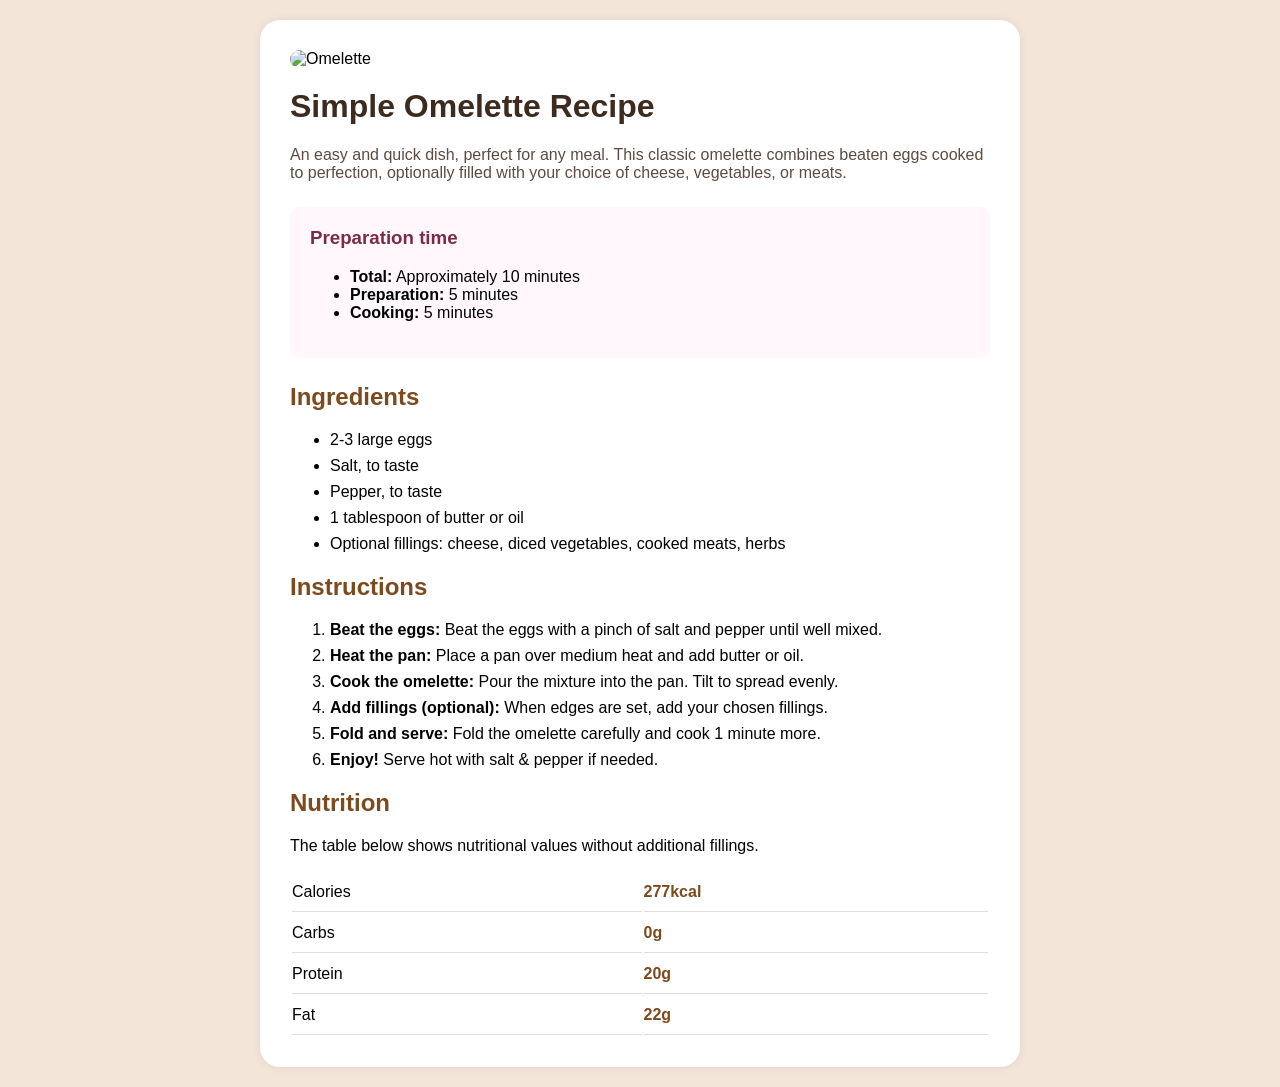
==== recipe page.html @ 8681ca3a "Add files via upload" ====
<!DOCTYPE html>
<html lang="en">
<head>
  <meta charset="UTF-8">
  <meta name="viewport" content="width=device-width, initial-scale=1.0">
  <title>Simple Omelette Recipe</title>
  <link rel="stylesheet" href="recipe page.css">
</head>
<body>

  <main class="card">
    <img src="recipe.png" alt="Omelette" class="hero-img">

    <h1>Simple Omelette Recipe</h1>
    <p class="description">
      An easy and quick dish, perfect for any meal. This classic omelette combines beaten eggs cooked
      to perfection, optionally filled with your choice of cheese, vegetables, or meats.
    </p>

    <section class="prep-time">
      <h3>Preparation time</h3>
      <ul>
        <li><b>Total:</b> Approximately 10 minutes</li>
        <li><b>Preparation:</b> 5 minutes</li>
        <li><b>Cooking:</b> 5 minutes</li>
      </ul>
    </section>

    <section>
      <h2>Ingredients</h2>
      <ul class="list">
        <li>2-3 large eggs</li>
        <li>Salt, to taste</li>
        <li>Pepper, to taste</li>
        <li>1 tablespoon of butter or oil</li>
        <li>Optional fillings: cheese, diced vegetables, cooked meats, herbs</li>
      </ul>
    </section>

    <section>
      <h2>Instructions</h2>
      <ol class="list">
        <li><b>Beat the eggs:</b> Beat the eggs with a pinch of salt and pepper until well mixed.</li>
        <li><b>Heat the pan:</b> Place a pan over medium heat and add butter or oil.</li>
        <li><b>Cook the omelette:</b> Pour the mixture into the pan. Tilt to spread evenly.</li>
        <li><b>Add fillings (optional):</b> When edges are set, add your chosen fillings.</li>
        <li><b>Fold and serve:</b> Fold the omelette carefully and cook 1 minute more.</li>
        <li><b>Enjoy!</b> Serve hot with salt & pepper if needed.</li>
      </ol>
    </section>

    <section>
      <h2>Nutrition</h2>
      <p>The table below shows nutritional values without additional fillings.</p>

      <table>
        <tr><td>Calories</td><td class="value">277kcal</td></tr>
        <tr><td>Carbs</td><td class="value">0g</td></tr>
        <tr><td>Protein</td><td class="value">20g</td></tr>
        <tr><td>Fat</td><td class="value">22g</td></tr>
      </table>
    </section>

  </main>

</body>
</html>
---- recipe page.css ----
body {
  background: #f3e5d8;
  font-family: "Segoe UI", sans-serif;
  margin: 0;
  padding: 20px;
  display: flex;
  justify-content: center;
}

.card {
  background: white;
  width: 700px;
  padding: 30px;
  border-radius: 20px;
  box-shadow: 0 0 10px rgba(0,0,0,0.08);
}

.hero-img {
  width: 100%;
  border-radius: 15px;
}

h1 {
  margin-top: 20px;
  color: #3c2b1e;
}

.description {
  color: #5a4b43;
  margin-bottom: 25px;
}

.prep-time {
  background: #fff7fc;
  padding: 20px;
  border-radius: 10px;
  margin-bottom: 25px;
}

.prep-time h3 {
  margin-top: 0;
  color: #7b2b46;
}

.list li {
  margin-bottom: 8px;
}

h2 {
  color: #7c4a1d;
}

table {
  width: 100%;
  margin-top: 10px;
}

td {
  padding: 10px 0;
  border-bottom: 1px solid #ddd;
}

.value {
  color: #7c4a1d;
  font-weight: 600;
}

.hero-img{
card{
    width: 100%;
    padding: 20px;
    }
  }
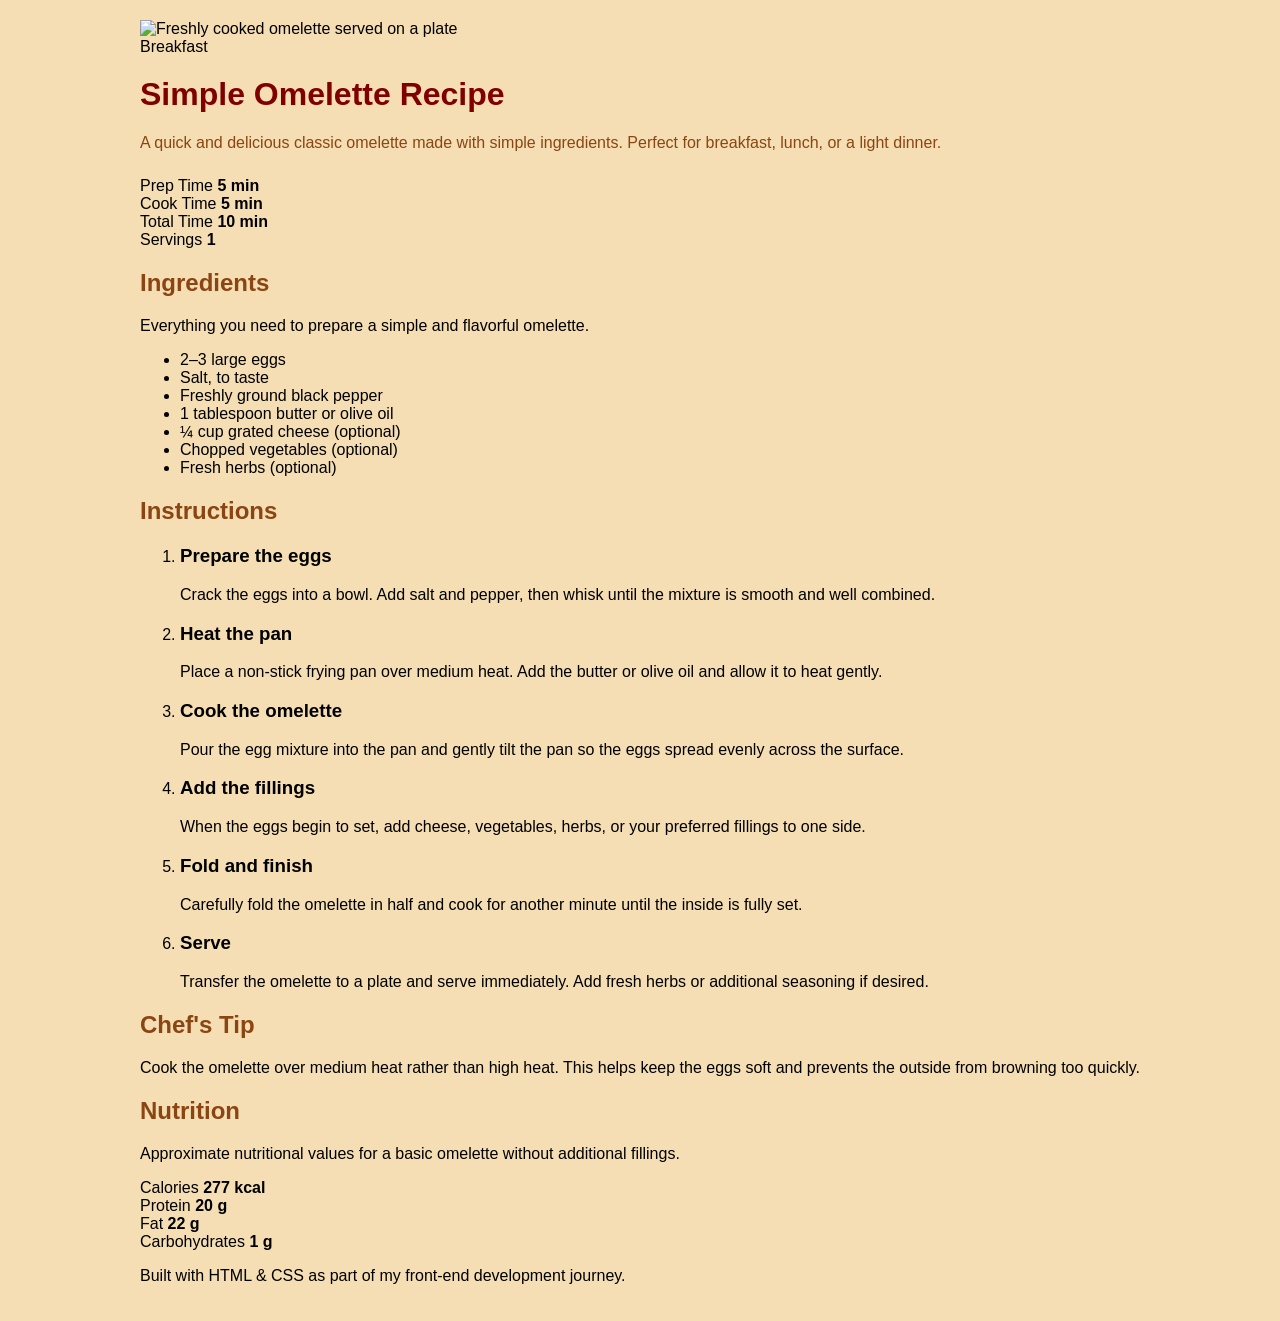
==== commit 613a33ec: "Revamp recipe page with modern HTML and CSS Updated the omelette recipe page with modern HTML struct" ====
--- a/recipe page.html
+++ b/recipe page.html
@@ -3,65 +3,213 @@
 <head>
   <meta charset="UTF-8">
   <meta name="viewport" content="width=device-width, initial-scale=1.0">
+
+  <meta
+    name="description"
+    content="A modern and responsive omelette recipe page built with HTML and CSS."
+  >
+
   <title>Simple Omelette Recipe</title>
+
   <link rel="stylesheet" href="recipe page.css">
 </head>
+  
 <body>
-
-  <main class="card">
-    <img src="recipe.png" alt="Omelette" class="hero-img">
-
-    <h1>Simple Omelette Recipe</h1>
-    <p class="description">
-      An easy and quick dish, perfect for any meal. This classic omelette combines beaten eggs cooked
-      to perfection, optionally filled with your choice of cheese, vegetables, or meats.
-    </p>
-
-    <section class="prep-time">
-      <h3>Preparation time</h3>
-      <ul>
-        <li><b>Total:</b> Approximately 10 minutes</li>
-        <li><b>Preparation:</b> 5 minutes</li>
-        <li><b>Cooking:</b> 5 minutes</li>
+  
+  <main class="recipe-container">
+    
+    <div class="image-wrapper">
+      
+      <img
+        src="recipe.png"
+        alt="Freshly cooked omelette served on a plate"
+        class="hero-image"
+      >
+    </div>
+
+    <header class="recipe-header">
+
+      <span class="category">Breakfast</span>
+
+      <h1>Simple Omelette Recipe</h1>
+
+      <p class="description">
+        A quick and delicious classic omelette made with simple ingredients.
+        Perfect for breakfast, lunch, or a light dinner.
+      </p>
+
+    </header>
+
+    <section class="recipe-info" aria-label="Recipe information">
+
+      <div class="info-card">
+        <span class="info-label">Prep Time</span>
+        <strong>5 min</strong>
+      </div>
+
+      <div class="info-card">
+        <span class="info-label">Cook Time</span>
+        <strong>5 min</strong>
+      </div>
+
+      <div class="info-card">
+        <span class="info-label">Total Time</span>
+        <strong>10 min</strong>
+      </div>
+
+      <div class="info-card">
+        <span class="info-label">Servings</span>
+        <strong>1</strong>
+      </div>
+
+    </section>
+
+    <section class="section">
+
+      <h2>Ingredients</h2>
+
+      <p class="section-description">
+        Everything you need to prepare a simple and flavorful omelette.
+      </p>
+
+      <ul class="ingredients-list">
+        <li>2–3 large eggs</li>
+        <li>Salt, to taste</li>
+        <li>Freshly ground black pepper</li>
+        <li>1 tablespoon butter or olive oil</li>
+        <li>¼ cup grated cheese <span>(optional)</span></li>
+        <li>Chopped vegetables <span>(optional)</span></li>
+        <li>Fresh herbs <span>(optional)</span></li>
       </ul>
-    </section>
-
-    <section>
-      <h2>Ingredients</h2>
-      <ul class="list">
-        <li>2-3 large eggs</li>
-        <li>Salt, to taste</li>
-        <li>Pepper, to taste</li>
-        <li>1 tablespoon of butter or oil</li>
-        <li>Optional fillings: cheese, diced vegetables, cooked meats, herbs</li>
-      </ul>
-    </section>
-
-    <section>
+
+    </section>
+
+    <section class="section">
+
       <h2>Instructions</h2>
-      <ol class="list">
-        <li><b>Beat the eggs:</b> Beat the eggs with a pinch of salt and pepper until well mixed.</li>
-        <li><b>Heat the pan:</b> Place a pan over medium heat and add butter or oil.</li>
-        <li><b>Cook the omelette:</b> Pour the mixture into the pan. Tilt to spread evenly.</li>
-        <li><b>Add fillings (optional):</b> When edges are set, add your chosen fillings.</li>
-        <li><b>Fold and serve:</b> Fold the omelette carefully and cook 1 minute more.</li>
-        <li><b>Enjoy!</b> Serve hot with salt & pepper if needed.</li>
+
+      <ol class="instructions-list">
+
+        <li>
+          <div>
+            <h3>Prepare the eggs</h3>
+            <p>
+              Crack the eggs into a bowl. Add salt and pepper,
+              then whisk until the mixture is smooth and well combined.
+            </p>
+          </div>
+        </li>
+
+        <li>
+          <div>
+            <h3>Heat the pan</h3>
+            <p>
+              Place a non-stick frying pan over medium heat.
+              Add the butter or olive oil and allow it to heat gently.
+            </p>
+          </div>
+        </li>
+
+        <li>
+          <div>
+            <h3>Cook the omelette</h3>
+            <p>
+              Pour the egg mixture into the pan and gently tilt the pan
+              so the eggs spread evenly across the surface.
+            </p>
+          </div>
+        </li>
+
+        <li>
+          <div>
+            <h3>Add the fillings</h3>
+            <p>
+              When the eggs begin to set, add cheese, vegetables,
+              herbs, or your preferred fillings to one side.
+            </p>
+          </div>
+        </li>
+
+        <li>
+          <div>
+            <h3>Fold and finish</h3>
+            <p>
+              Carefully fold the omelette in half and cook
+              for another minute until the inside is fully set.
+            </p>
+          </div>
+        </li>
+
+        <li>
+          <div>
+            <h3>Serve</h3>
+            <p>
+              Transfer the omelette to a plate and serve immediately.
+              Add fresh herbs or additional seasoning if desired.
+            </p>
+          </div>
+        </li>
+
       </ol>
-    </section>
-
-    <section>
+
+    </section>
+
+    <aside class="tip-box">
+
+      <h2>Chef's Tip</h2>
+
+      <p>
+        Cook the omelette over medium heat rather than high heat.
+        This helps keep the eggs soft and prevents the outside
+        from browning too quickly.
+      </p>
+
+    </aside>
+
+    <section class="section">
+
       <h2>Nutrition</h2>
-      <p>The table below shows nutritional values without additional fillings.</p>
-
-      <table>
-        <tr><td>Calories</td><td class="value">277kcal</td></tr>
-        <tr><td>Carbs</td><td class="value">0g</td></tr>
-        <tr><td>Protein</td><td class="value">20g</td></tr>
-        <tr><td>Fat</td><td class="value">22g</td></tr>
-      </table>
-    </section>
+
+      <p class="section-description">
+        Approximate nutritional values for a basic omelette
+        without additional fillings.
+      </p>
+
+      <div class="nutrition-grid">
+
+        <div class="nutrition-item">
+          <span>Calories</span>
+          <strong>277 kcal</strong>
+        </div>
+
+        <div class="nutrition-item">
+          <span>Protein</span>
+          <strong>20 g</strong>
+        </div>
+
+        <div class="nutrition-item">
+          <span>Fat</span>
+          <strong>22 g</strong>
+        </div>
+
+        <div class="nutrition-item">
+          <span>Carbohydrates</span>
+          <strong>1 g</strong>
+        </div>
+
+      </div>
+
+    </section>
+
+    <footer class="recipe-footer">
+
+      <p>
+        Built with HTML & CSS as part of my front-end development journey.
+      </p>
+
+    </footer>
 
   </main>
 
 </body>
-</html>+</html>
--- a/recipe page.css
+++ b/recipe page.css
@@ -1,45 +1,37 @@
 body {
-  background: #f3e5d8;
+  background: wheat;
   font-family: "Segoe UI", sans-serif;
   margin: 0;
   padding: 20px;
   display: flex;
   justify-content: center;
 }
-
 .card {
   background: white;
   width: 700px;
   padding: 30px;
   border-radius: 20px;
-  box-shadow: 0 0 10px rgba(0,0,0,0.08);
 }
-
 .hero-img {
   width: 100%;
   border-radius: 15px;
 }
-
 h1 {
   margin-top: 20px;
-  color: #3c2b1e;
+  color:maroon;
 }
-
 .description {
-  color: #5a4b43;
+  color:saddlebrown;
   margin-bottom: 25px;
 }
-
 .prep-time {
-  background: #fff7fc;
+  background: white;
   padding: 20px;
   border-radius: 10px;
-  margin-bottom: 25px;
 }
+.prep-time h3 {
+  color: maroon;
 
-.prep-time h3 {
-  margin-top: 0;
-  color: #7b2b46;
 }
 
 .list li {
@@ -47,21 +39,20 @@
 }
 
 h2 {
-  color: #7c4a1d;
+  color: saddlebrown;
 }
 
 table {
   width: 100%;
-  margin-top: 10px;
 }
 
 td {
   padding: 10px 0;
-  border-bottom: 1px solid #ddd;
+  border-bottom: 1px solid wheat;
 }
 
 .value {
-  color: #7c4a1d;
+  color:peru;
   font-weight: 600;
 }
 
@@ -70,6 +61,7 @@
     width: 100%;
     padding: 20px;
     }
-  }
+}
 
 
+
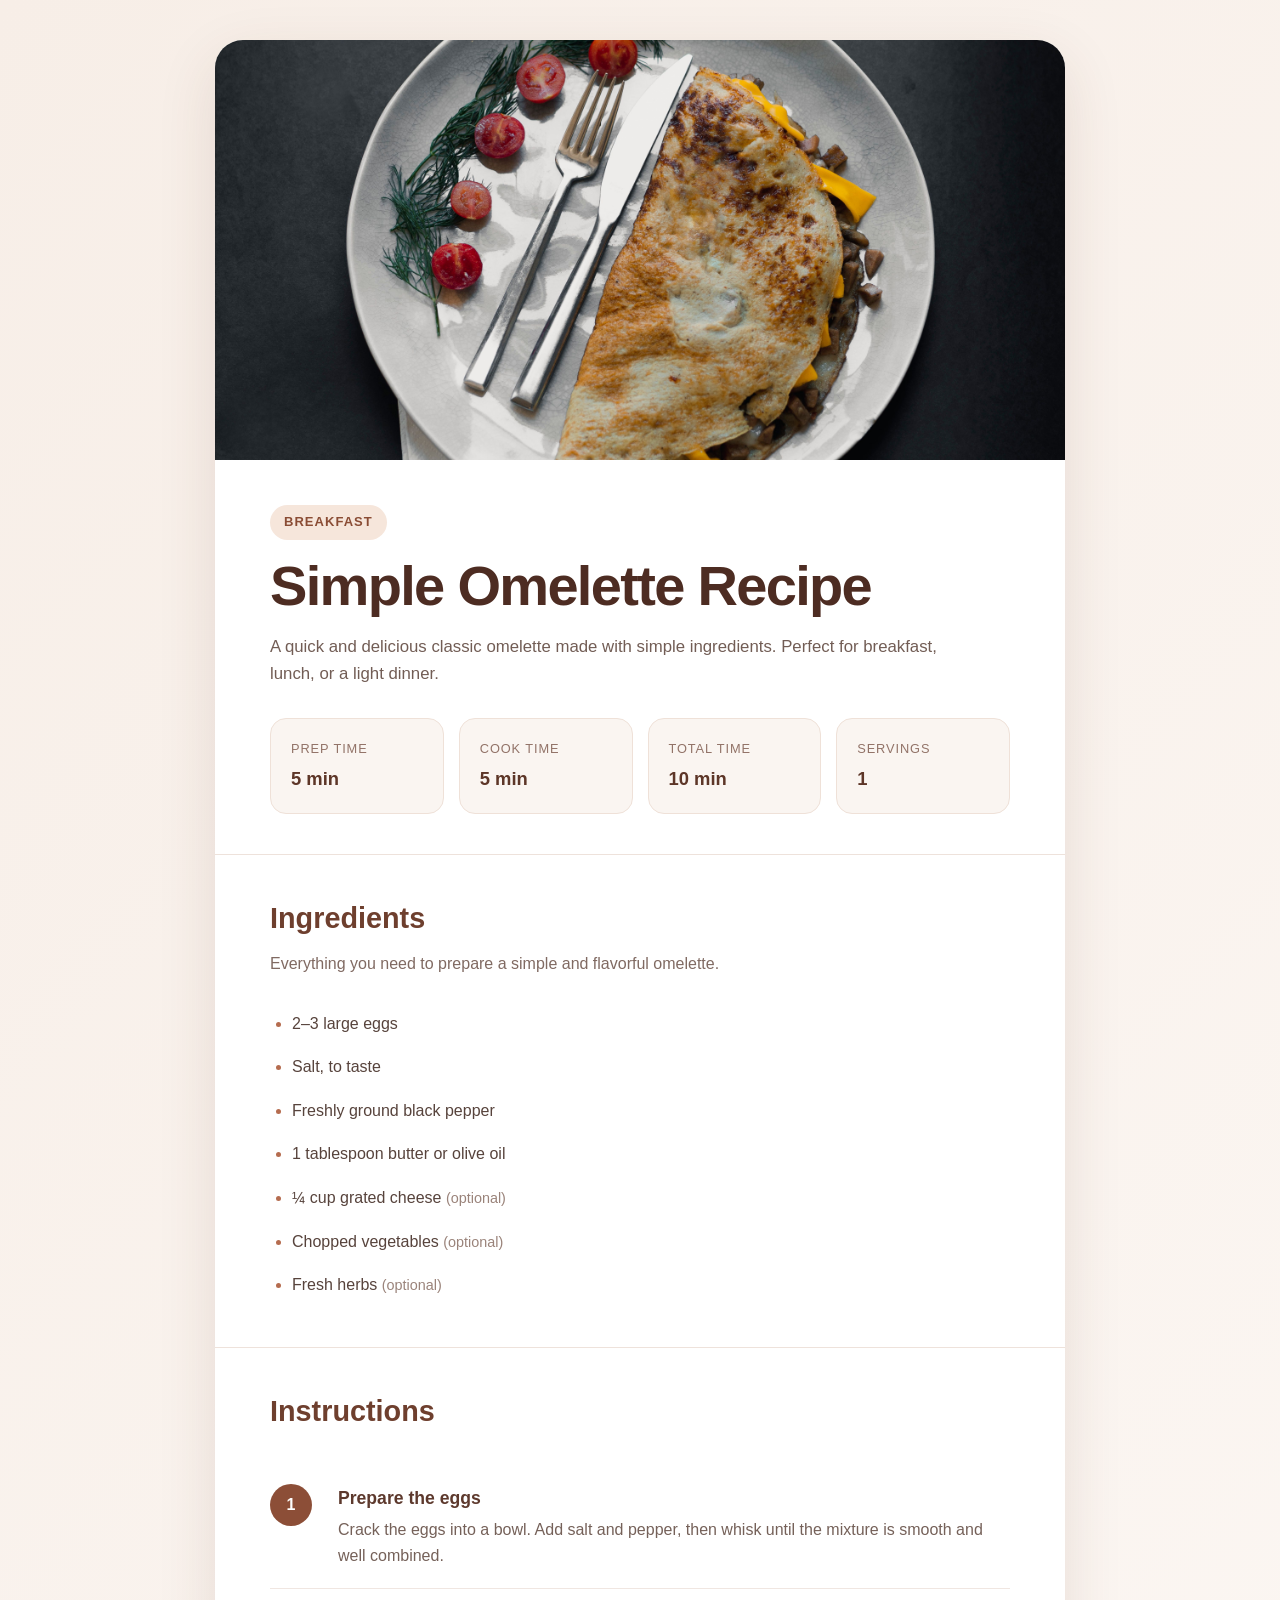
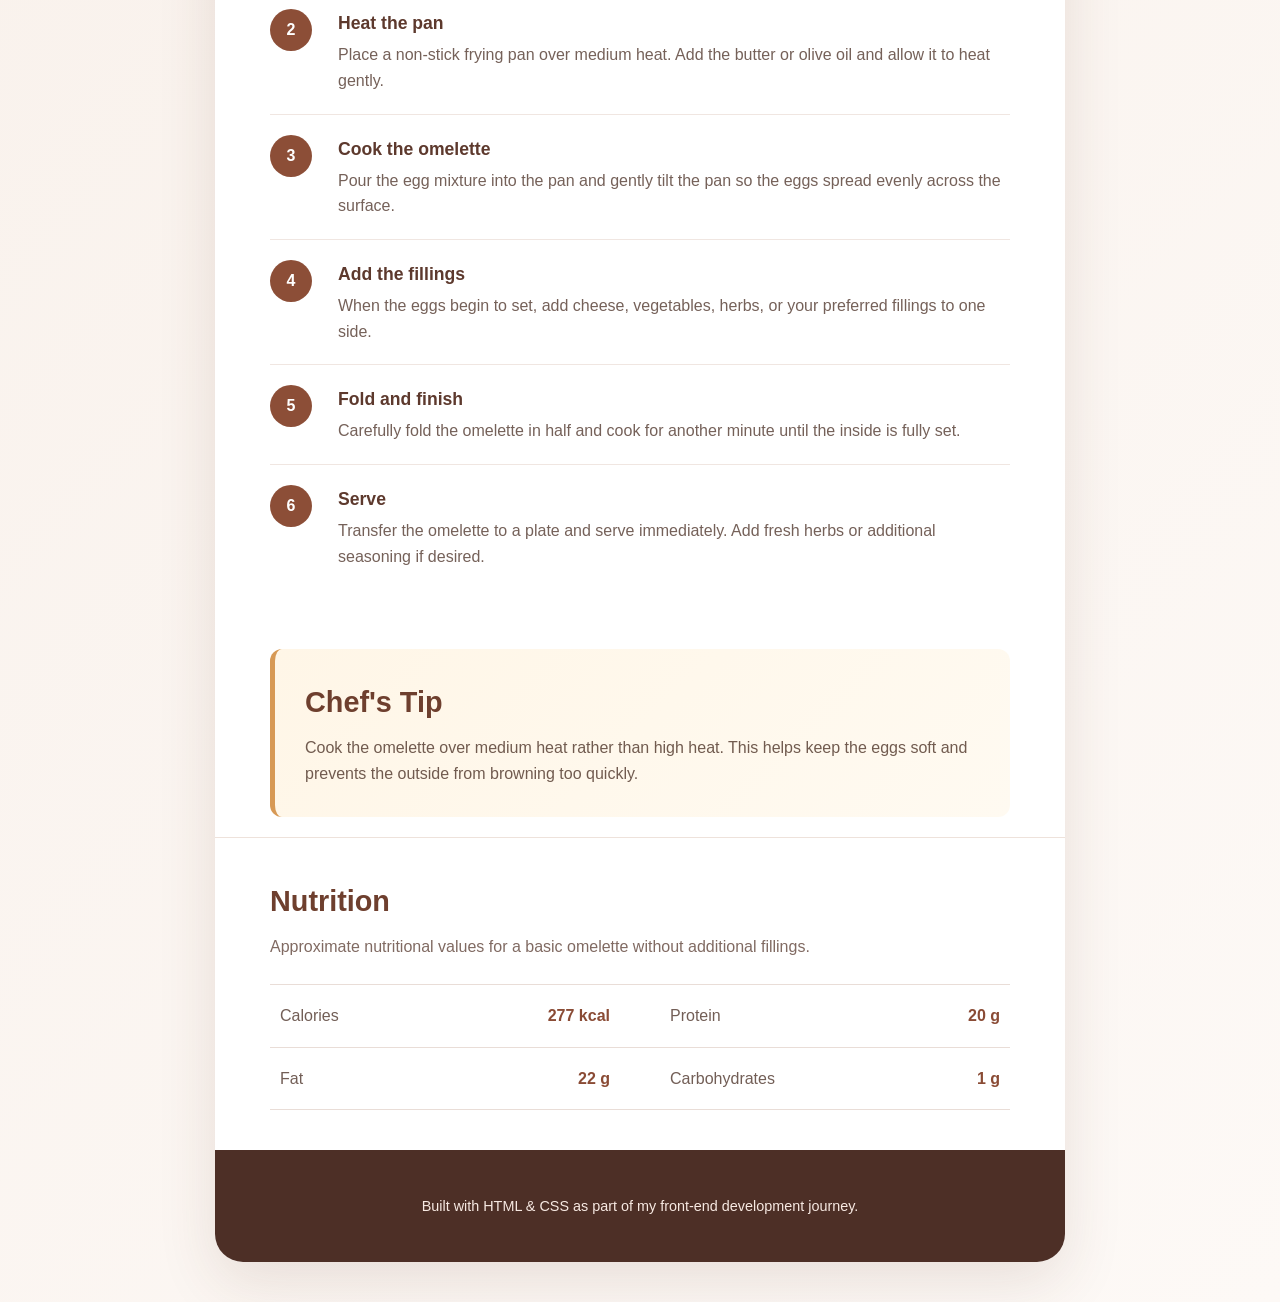
==== commit 526aabe4: "Update recipe page.html" ====
--- a/recipe page.html
+++ b/recipe page.html
@@ -21,7 +21,7 @@
     <div class="image-wrapper">
       
       <img
-        src="recipe.png"
+        src="recipe.jpg"
         alt="Freshly cooked omelette served on a plate"
         class="hero-image"
       >
--- a/recipe page.css
+++ b/recipe page.css
@@ -1,67 +1,497 @@
+* {
+  box-sizing: border-box;
+}
+
+html {
+  scroll-behavior: smooth;
+}
+
 body {
-  background: wheat;
-  font-family: "Segoe UI", sans-serif;
   margin: 0;
+  padding: 40px 20px;
+
+  font-family:
+    Inter,
+    "Segoe UI",
+    Arial,
+    sans-serif;
+
+  background:
+    linear-gradient(
+      135deg,
+      #f7eee7,
+      #fdf9f6
+    );
+
+  color: #3c2a25;
+  line-height: 1.6;
+}
+
+
+.recipe-container {
+  width: 100%;
+  max-width: 850px;
+
+  margin: 0 auto;
+
+  background: #ffffff;
+
+  border-radius: 28px;
+
+  overflow: hidden;
+
+  box-shadow:
+    0 20px 60px
+    rgba(90, 50, 35, 0.12);
+}
+
+
+.image-wrapper {
+  width: 100%;
+  height: 420px;
+
+  overflow: hidden;
+}
+
+.hero-image {
+  width: 100%;
+  height: 100%;
+
+  object-fit: cover;
+
+  display: block;
+
+  transition: transform 0.4s ease;
+}
+
+.image-wrapper:hover .hero-image {
+  transform: scale(1.03);
+}
+
+
+.recipe-header {
+  padding:
+    45px
+    55px
+    30px;
+}
+
+.category {
+  display: inline-block;
+
+  background: #f6e6db;
+
+  color: #8a4c34;
+
+  padding: 7px 14px;
+
+  border-radius: 50px;
+
+  font-size: 13px;
+
+  font-weight: 700;
+
+  text-transform: uppercase;
+
+  letter-spacing: 0.08em;
+
+  margin-bottom: 15px;
+}
+
+.recipe-header h1 {
+  margin:
+    0
+    0
+    18px;
+
+  font-size:
+    clamp(
+      2.3rem,
+      5vw,
+      3.5rem
+    );
+
+  line-height: 1.1;
+
+  color: #4d2c22;
+
+  letter-spacing: -0.03em;
+}
+
+.description {
+  margin: 0;
+
+  max-width: 700px;
+
+  color: #725d55;
+
+  font-size: 1.05rem;
+}
+
+
+.recipe-info {
+  display: grid;
+
+  grid-template-columns:
+    repeat(
+      4,
+      1fr
+    );
+
+  gap: 15px;
+
+  padding:
+    0
+    55px
+    40px;
+}
+
+.info-card {
+  background: #faf5f1;
+
   padding: 20px;
+
+  border-radius: 16px;
+
+  border:
+    1px solid
+    #efe1d8;
+
   display: flex;
+
+  flex-direction: column;
+
+  gap: 4px;
+}
+
+.info-label {
+  font-size: 0.8rem;
+
+  text-transform: uppercase;
+
+  letter-spacing: 0.07em;
+
+  color: #927368;
+}
+
+.info-card strong {
+  font-size: 1.15rem;
+
+  color: #5d3628;
+}
+
+.section {
+  padding:
+    40px
+    55px;
+
+  border-top:
+    1px solid
+    #eee2db;
+}
+
+.section h2,
+.tip-box h2 {
+  margin:
+    0
+    0
+    10px;
+
+  color: #6e3f2e;
+
+  font-size: 1.8rem;
+}
+
+.section-description {
+  margin:
+    0
+    0
+    25px;
+
+  color: #806a62;
+}
+
+
+.ingredients-list {
+  margin: 0;
+
+  padding-left: 22px;
+}
+
+.ingredients-list li {
+  padding: 9px 0;
+
+  color: #57433c;
+}
+
+.ingredients-list li::marker {
+  color: #b56c4f;
+}
+
+.ingredients-list span {
+  color: #9a837a;
+
+  font-size: 0.9rem;
+}
+
+
+.instructions-list {
+  list-style: none;
+
+  padding: 0;
+
+  margin: 30px 0 0;
+
+  counter-reset: step;
+}
+
+.instructions-list li {
+  counter-increment: step;
+
+  display: grid;
+
+  grid-template-columns:
+    48px
+    1fr;
+
+  gap: 20px;
+
+  padding:
+    20px
+    0;
+
+  border-bottom:
+    1px solid
+    #f0e6e1;
+}
+
+.instructions-list li:last-child {
+  border-bottom: none;
+}
+
+.instructions-list li::before {
+  content: counter(step);
+
+  width: 42px;
+  height: 42px;
+
+  display: flex;
+
   justify-content: center;
-}
-.card {
-  background: white;
-  width: 700px;
+
+  align-items: center;
+
+  border-radius: 50%;
+
+  background: #8c4e37;
+
+  color: white;
+
+  font-weight: 700;
+}
+
+.instructions-list h3 {
+  margin:
+    0
+    0
+    5px;
+
+  color: #5d392d;
+
+  font-size: 1.1rem;
+}
+
+.instructions-list p {
+  margin: 0;
+
+  color: #756159;
+}
+
+
+.tip-box {
+  margin:
+    20px
+    55px;
+
   padding: 30px;
-  border-radius: 20px;
-}
-.hero-img {
-  width: 100%;
-  border-radius: 15px;
-}
-h1 {
-  margin-top: 20px;
-  color:maroon;
-}
-.description {
-  color:saddlebrown;
-  margin-bottom: 25px;
-}
-.prep-time {
-  background: white;
-  padding: 20px;
-  border-radius: 10px;
-}
-.prep-time h3 {
-  color: maroon;
-
-}
-
-.list li {
-  margin-bottom: 8px;
-}
-
-h2 {
-  color: saddlebrown;
-}
-
-table {
-  width: 100%;
-}
-
-td {
-  padding: 10px 0;
-  border-bottom: 1px solid wheat;
-}
-
-.value {
-  color:peru;
-  font-weight: 600;
-}
-
-.hero-img{
-card{
-    width: 100%;
-    padding: 20px;
-    }
-}
-
-
-
+
+  background:
+    linear-gradient(
+      135deg,
+      #fff6e7,
+      #fffaf1
+    );
+
+  border-left:
+    5px solid
+    #d79955;
+
+  border-radius: 12px;
+}
+
+.tip-box p {
+  margin: 0;
+
+  color: #715b4f;
+}
+
+.nutrition-grid {
+  display: grid;
+
+  grid-template-columns:
+    repeat(
+      2,
+      1fr
+    );
+
+  border-top:
+    1px solid
+    #e9ddd7;
+}
+
+.nutrition-item {
+  padding: 18px 10px;
+
+  display: flex;
+
+  justify-content: space-between;
+
+  border-bottom:
+    1px solid
+    #e9ddd7;
+}
+
+.nutrition-item:nth-child(odd) {
+  padding-right: 30px;
+}
+
+.nutrition-item:nth-child(even) {
+  padding-left: 30px;
+}
+
+.nutrition-item span {
+  color: #725e56;
+}
+
+.nutrition-item strong {
+  color: #8a4b35;
+}
+
+.recipe-footer {
+  text-align: center;
+
+  padding:
+    30px
+    20px;
+
+  background: #4d2f26;
+
+  color: #f7e9e2;
+
+  font-size: 0.9rem;
+}
+
+
+@media (max-width: 768px) {
+
+  body {
+    padding: 20px 12px;
+  }
+
+  .recipe-container {
+    border-radius: 20px;
+  }
+
+  .image-wrapper {
+    height: 320px;
+  }
+
+  .recipe-header,
+  .section {
+    padding:
+      35px
+      30px;
+  }
+
+  .recipe-info {
+    grid-template-columns:
+      repeat(
+        2,
+        1fr
+      );
+
+    padding:
+      0
+      30px
+      35px;
+  }
+
+  .tip-box {
+    margin:
+      20px
+      30px;
+  }
+
+}
+
+
+@media (max-width: 480px) {
+
+  body {
+    padding: 0;
+
+    background: white;
+  }
+
+  .recipe-container {
+    border-radius: 0;
+
+    box-shadow: none;
+  }
+
+  .image-wrapper {
+    height: 260px;
+  }
+
+  .recipe-header,
+  .section {
+    padding:
+      30px
+      22px;
+  }
+
+  .recipe-info {
+    padding:
+      0
+      22px
+      30px;
+
+    grid-template-columns:
+      1fr
+      1fr;
+  }
+
+  .info-card {
+    padding: 15px;
+  }
+
+  .tip-box {
+    margin:
+      15px
+      22px;
+
+    padding: 24px;
+  }
+
+  .nutrition-grid {
+    grid-template-columns: 1fr;
+  }
+
+  .nutrition-item:nth-child(odd),
+  .nutrition-item:nth-child(even) {
+    padding:
+      16px
+      0;
+  }
+
+}
